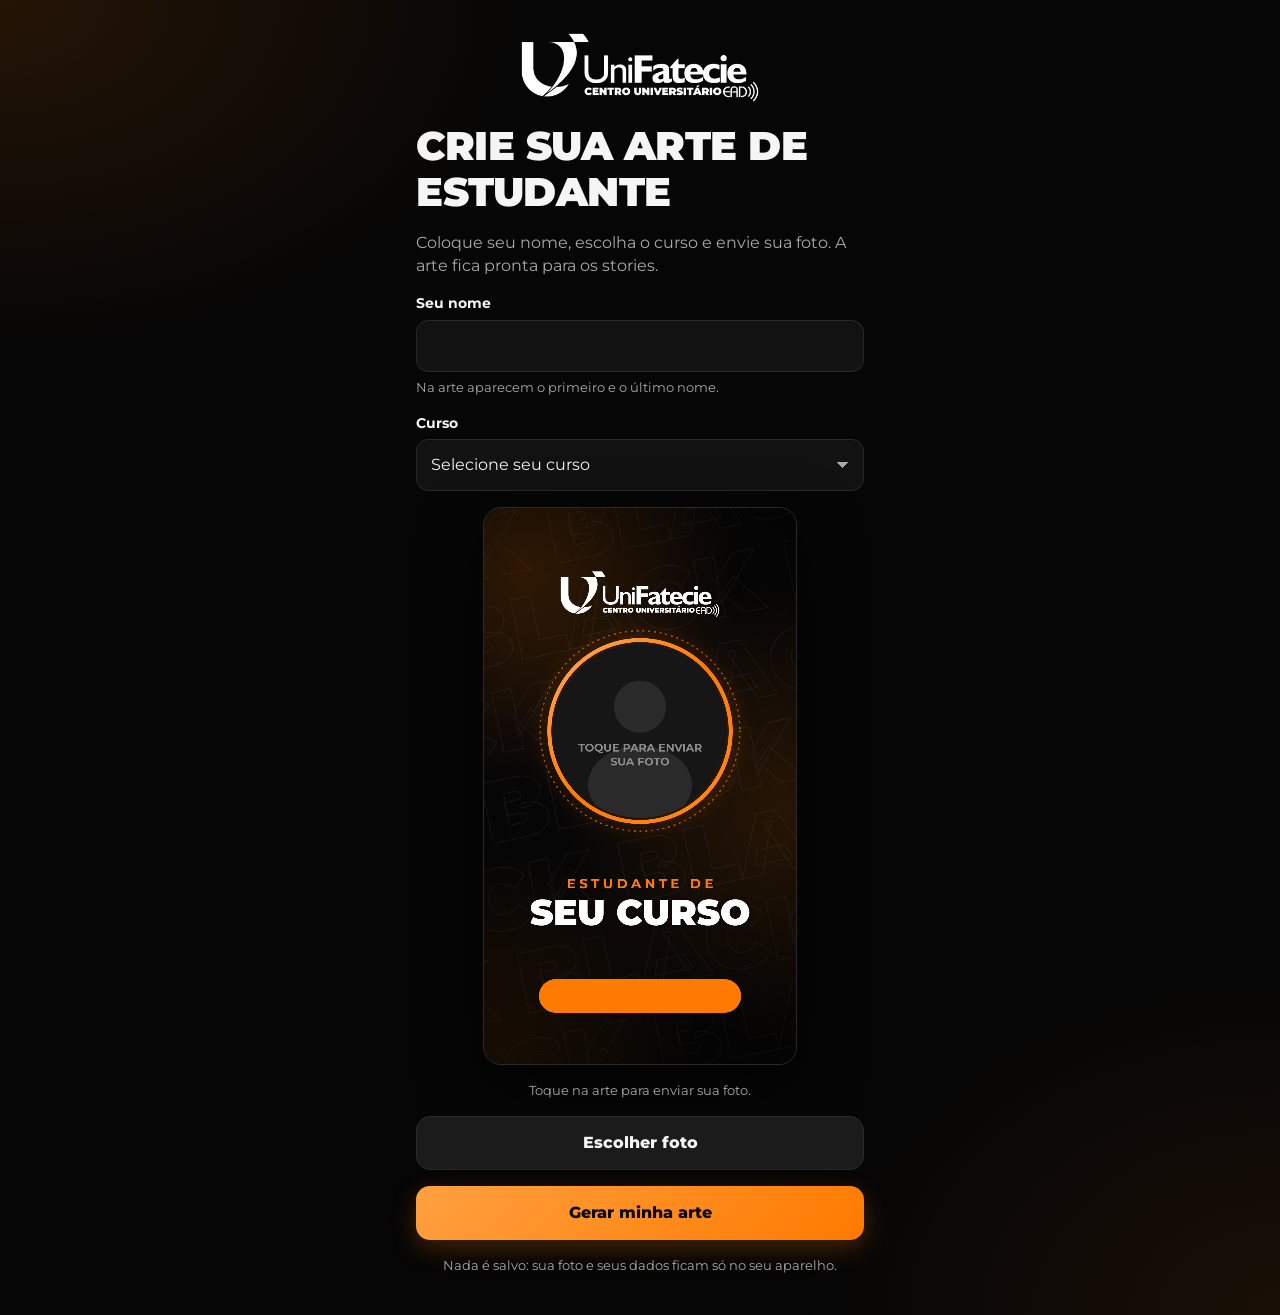
==== arte.html @ a846a1a7 "Página só de arte (arte.html) para quem não participa do sorteio - Pede apenas nome, curso (mesma li" ====
<!doctype html>
<html lang="pt-BR">
<head>
  <meta charset="utf-8">
  <meta name="viewport" content="width=device-width, initial-scale=1, viewport-fit=cover">
  <title>Arte de Estudante UniFatecie</title>
  <meta name="description" content="Crie sua arte de estudante UniFatecie para os stories, com sua foto, seu nome e seu curso.">
  <meta name="theme-color" content="#060606">
  <link rel="preconnect" href="https://fonts.googleapis.com">
  <link rel="preconnect" href="https://fonts.gstatic.com" crossorigin>
  <link href="https://fonts.googleapis.com/css2?family=Montserrat:wght@500;600;700;800;900&display=swap" rel="stylesheet">
  <link rel="stylesheet" href="css/style.css">
</head>
<body>
  <div id="aviso-app" class="aviso-app" hidden>
    Você abriu pelo navegador do Instagram. Se tiver dificuldade para salvar a arte, toque em
    <strong>⋯</strong> e escolha <strong>“Abrir no navegador”</strong>.
  </div>

  <main class="container">

    <!-- ===================== CRIAR ===================== -->
    <section id="tela-criar" class="tela ativa">
      <img class="logo-topo" src="assets/logo.png" alt="UniFatecie" onerror="this.replaceWith(Object.assign(document.createElement('p'),{className:'logo-texto',textContent:'UniFatecie'}))">
      <h1>Crie sua arte de estudante</h1>
      <p class="sub">Coloque seu nome, escolha o curso e envie sua foto. A arte fica pronta para os stories.</p>

      <form id="form-arte" class="form-arte" novalidate>
        <label class="campo">
          <span>Seu nome</span>
          <input id="nome" name="nome" type="text" autocomplete="name" maxlength="120" required>
          <small class="dica">Na arte aparecem o primeiro e o último nome.</small>
          <small class="erro" data-erro="nome"></small>
        </label>

        <label class="campo">
          <span>Curso</span>
          <select id="curso" name="curso" required></select>
          <small class="erro" data-erro="curso"></small>
        </label>
      </form>

      <div class="moldura-preview">
        <canvas id="canvas-arte" width="1080" height="1920" aria-label="Pré-visualização da arte"></canvas>
      </div>
      <p class="sub centro pequeno" id="dica-foto">Toque na arte para enviar sua foto.</p>

      <input id="input-foto" type="file" accept="image/*" hidden>

      <div class="controles" id="controles-foto" hidden>
        <p class="sub centro pequeno">Arraste para posicionar e use o controle (ou dois dedos) para dar zoom.</p>
        <label class="zoom">
          <span aria-hidden="true">−</span>
          <input id="zoom" type="range" min="1" max="4" step="0.01" value="1" aria-label="Zoom da foto">
          <span aria-hidden="true">+</span>
        </label>
        <div class="linha-botoes">
          <button type="button" class="btn btn-secundario" id="btn-trocar">Trocar foto</button>
          <button type="button" class="btn btn-secundario" id="btn-girar">Girar</button>
        </div>
      </div>

      <button type="button" class="btn btn-secundario" id="btn-escolher">Escolher foto</button>
      <button type="button" class="btn btn-primario" id="btn-gerar">Gerar minha arte</button>
      <small class="erro centro" id="erro-foto"></small>

      <p class="pequeno centro privacidade">Nada é salvo: sua foto e seus dados ficam só no seu aparelho.</p>
    </section>

    <!-- ===================== FINAL ===================== -->
    <section id="tela-final" class="tela">
      <h2 id="final-titulo">Sua arte está pronta!</h2>
      <p class="sub">Agora é só postar nos seus stories.</p>

      <img id="img-final" class="img-final" alt="Sua arte para os stories">
      <small class="dica centro">Se os botões não funcionarem, pressione e segure a imagem para salvar.</small>

      <button type="button" class="btn btn-primario" id="btn-compartilhar" hidden>Compartilhar nos stories</button>
      <button type="button" class="btn btn-secundario" id="btn-baixar">Baixar imagem</button>

      <div class="cartao checklist">
        <h3>Dica</h3>
        <p class="sub">Ao postar, adicione o sticker <strong>“@ MENÇÃO”</strong>, marque <b class="perfil"></b> e coloque o sticker em cima do espaço laranja da arte.</p>
      </div>

      <button type="button" class="btn btn-link" id="btn-editar">Editar a arte</button>
    </section>
  </main>

  <script src="js/config.js"></script>
  <script src="js/arte.js"></script>
  <script src="js/arte-livre.js"></script>
</body>
</html>
---- css/style.css ----
:root {
  --fundo: #060606;
  --cartao: #121212;
  --cartao-2: #1b1b1b;
  --borda: #2a2a2a;
  --texto: #f5f5f5;
  --texto-2: #a9a9a9;
  --destaque: #ff7a00;
  --destaque-2: #ffa040;
  --erro: #ff6b6b;
  --raio: 16px;
}

* { box-sizing: border-box; }

html, body { margin: 0; }

html { background: var(--fundo); }

body {
  background:
    radial-gradient(900px 600px at 0% 0%, rgba(255, 122, 0, 0.12), transparent 60%),
    radial-gradient(800px 600px at 100% 100%, rgba(255, 122, 0, 0.08), transparent 60%),
    var(--fundo);
  color: var(--texto);
  font-family: Montserrat, 'Segoe UI', Arial, sans-serif;
  font-size: 16px;
  line-height: 1.45;
  min-height: 100vh;
  -webkit-font-smoothing: antialiased;
}

.container {
  max-width: 480px;
  margin: 0 auto;
  padding: 24px 16px calc(40px + env(safe-area-inset-bottom));
}

.tela { display: none; flex-direction: column; gap: 16px; }
.tela.ativa { display: flex; animation: entrar 0.25s ease-out; }
@keyframes entrar { from { opacity: 0; transform: translateY(8px); } to { opacity: 1; transform: none; } }

[hidden] { display: none !important; }

h1, h2, h3 { margin: 0; line-height: 1.15; }
h1 { font-size: clamp(30px, 8.5vw, 40px); font-weight: 900; text-transform: uppercase; letter-spacing: -0.5px; }
h2 { font-size: 28px; font-weight: 800; }
h3 { font-size: 18px; font-weight: 800; }
p { margin: 0; }

.sub { color: var(--texto-2); }
.centro { text-align: center; }
.pequeno { font-size: 13px; color: var(--texto-2); }

.logo-topo { max-width: 240px; max-height: 72px; object-fit: contain; align-self: center; margin: 8px 0 4px; }
.logo-texto { align-self: center; font-weight: 800; font-size: 28px; margin: 8px 0 4px; }

.selo {
  align-self: flex-start;
  max-width: 100%;
  background: var(--destaque);
  color: #0a0a0a;
  font-weight: 800;
  font-size: 12px;
  line-height: 1.35;
  letter-spacing: 1.2px;
  text-transform: uppercase;
  padding: 7px 14px;
  border-radius: 14px;
}

.cartao {
  background: var(--cartao);
  border: 1px solid var(--borda);
  border-radius: var(--raio);
  padding: 16px;
}

.premio { display: flex; flex-direction: column; gap: 4px; border-color: rgba(255, 122, 0, 0.45); }
.premio-rotulo { font-size: 12px; font-weight: 700; letter-spacing: 2px; text-transform: uppercase; color: var(--destaque); }
.premio strong { font-size: 20px; font-weight: 800; }
.premio-datas { font-size: 14px; color: var(--texto-2); }
.premio-detalhe { font-size: 15px; font-weight: 600; }
.img-premio { display: block; width: 100%; height: auto; border-radius: 12px; background: var(--cartao-2); }
.legenda-premio { font-size: 11px; color: var(--texto-2); text-align: right; margin: -2px 0 6px; }

.alerta { border-color: rgba(255, 122, 0, 0.5); background: rgba(255, 122, 0, 0.08); display: flex; flex-direction: column; gap: 12px; }

.passos { list-style: none; margin: 0; padding: 0; display: flex; flex-direction: column; gap: 10px; }
.passos li { display: flex; gap: 12px; align-items: center; background: var(--cartao); border: 1px solid var(--borda); border-radius: var(--raio); padding: 12px 14px; }
.passos span {
  flex: none; width: 32px; height: 32px; border-radius: 50%;
  display: grid; place-items: center;
  background: var(--destaque); color: #0a0a0a; font-weight: 900;
}
.perfil { color: var(--destaque); font-weight: 700; overflow-wrap: anywhere; }

/* Botões */
.btn {
  appearance: none; border: 0; cursor: pointer;
  font: inherit; font-weight: 800; font-size: 16px;
  width: 100%; min-height: 54px; padding: 14px 18px;
  border-radius: 14px;
  transition: transform 0.08s ease, opacity 0.2s ease, background 0.2s ease;
}
.btn:active { transform: scale(0.98); }
.btn:disabled { opacity: 0.4; cursor: not-allowed; }
.btn-primario { background: linear-gradient(135deg, var(--destaque-2), var(--destaque)); color: #0a0a0a; box-shadow: 0 8px 24px rgba(255, 122, 0, 0.25); }
.btn-secundario { background: var(--cartao-2); color: var(--texto); border: 1px solid var(--borda); }
.btn-link { background: none; color: var(--texto-2); min-height: 44px; font-weight: 600; text-decoration: underline; text-underline-offset: 3px; }
#bloco-cta { display: flex; flex-direction: column; gap: 4px; margin-top: 4px; }

.voltar {
  align-self: flex-start; background: none; border: 0; color: var(--texto-2);
  font: inherit; font-weight: 600; padding: 4px 0; cursor: pointer;
}
.etapa { color: var(--destaque); font-weight: 700; font-size: 13px; letter-spacing: 1.5px; text-transform: uppercase; margin-bottom: -10px; }

/* Formulário */
form { display: flex; flex-direction: column; gap: 16px; }
.campo { display: flex; flex-direction: column; gap: 6px; border: 0; margin: 0; padding: 0; min-width: 0; }
.campo > span, .campo legend { font-weight: 700; font-size: 14px; padding: 0; }
input[type="text"], select {
  width: 100%; min-height: 52px;
  background: var(--cartao); color: var(--texto);
  border: 1px solid var(--borda); border-radius: 12px;
  padding: 12px 14px; font: inherit; font-size: 16px;
  outline: none;
}
select { appearance: none; background-image: linear-gradient(45deg, transparent 50%, var(--texto-2) 50%), linear-gradient(135deg, var(--texto-2) 50%, transparent 50%); background-position: calc(100% - 20px) 50%, calc(100% - 14px) 50%; background-size: 6px 6px; background-repeat: no-repeat; padding-right: 40px; }
input::placeholder { color: #6b6b6b; }
input[type="text"]:focus, select:focus { border-color: var(--destaque); box-shadow: 0 0 0 3px rgba(255, 122, 0, 0.2); }
.com-prefixo { display: flex; align-items: stretch; }
.com-prefixo b { display: grid; place-items: center; padding: 0 14px; background: var(--cartao-2); border: 1px solid var(--borda); border-right: 0; border-radius: 12px 0 0 12px; color: var(--destaque); }
.com-prefixo input { border-radius: 0 12px 12px 0 !important; }
.dica { color: var(--texto-2); font-size: 13px; }
.erro { color: var(--erro); font-size: 13px; font-weight: 600; min-height: 0; }
.erro:empty { display: none; }

.opcoes { display: grid; grid-template-columns: 1fr 1fr; gap: 10px; }
.opcao { position: relative; }
.opcao input { position: absolute; opacity: 0; pointer-events: none; }
.opcao span {
  display: flex; align-items: center; justify-content: center; text-align: center;
  min-height: 56px; padding: 10px; border-radius: 12px;
  background: var(--cartao); border: 1px solid var(--borda);
  font-weight: 700; font-size: 14px; cursor: pointer;
}
.opcao input:checked + span { border-color: var(--destaque); background: rgba(255, 122, 0, 0.12); color: var(--destaque-2); }
.opcao input:focus-visible + span { box-shadow: 0 0 0 3px rgba(255, 122, 0, 0.3); }

.aceite { display: flex; gap: 12px; align-items: flex-start; font-size: 14px; color: var(--texto-2); cursor: pointer; }
.aceite input { width: 22px; height: 22px; margin: 0; flex: none; accent-color: var(--destaque); }
.link-inline { background: none; border: 0; padding: 0; font: inherit; color: var(--destaque); text-decoration: underline; cursor: pointer; }

/* Editor da foto */
.moldura-preview {
  align-self: center;
  width: min(100%, calc(62vh * 9 / 16));
  aspect-ratio: 9 / 16;
  border-radius: 18px;
  overflow: hidden;
  border: 1px solid var(--borda);
  box-shadow: 0 20px 60px rgba(0, 0, 0, 0.6);
  background: #111;
}
#canvas-arte { display: block; width: 100%; height: 100%; touch-action: none; cursor: grab; }
#canvas-arte:active { cursor: grabbing; }

.controles { display: flex; flex-direction: column; gap: 12px; }
.zoom { display: flex; align-items: center; gap: 12px; font-weight: 800; color: var(--texto-2); font-size: 20px; }
.zoom input { flex: 1; accent-color: var(--destaque); height: 28px; }
.linha-botoes { display: grid; grid-template-columns: 1fr 1fr; gap: 10px; }

/* Final */
.carregando { display: flex; flex-direction: column; align-items: center; gap: 16px; padding: 80px 0; color: var(--texto-2); }
.spinner { width: 44px; height: 44px; border-radius: 50%; border: 4px solid var(--borda); border-top-color: var(--destaque); animation: girar 0.8s linear infinite; }
@keyframes girar { to { transform: rotate(360deg); } }

#final-ok { display: flex; flex-direction: column; gap: 14px; }
.numero-sorte {
  display: flex; flex-direction: column; align-items: center; gap: 2px;
  padding: 14px; border-radius: var(--raio);
  background: linear-gradient(135deg, rgba(255, 160, 64, 0.18), rgba(255, 122, 0, 0.06));
  border: 1px solid rgba(255, 122, 0, 0.5);
}
.numero-sorte span { font-size: 12px; font-weight: 700; letter-spacing: 2px; text-transform: uppercase; color: var(--destaque); }
.numero-sorte strong { font-size: clamp(28px, 9vw, 44px); font-weight: 900; letter-spacing: 3px; overflow-wrap: anywhere; text-align: center; line-height: 1.1; margin: 4px 0; }
.numero-sorte small { font-size: 13px; color: var(--texto-2); text-align: center; }
.img-final {
  align-self: center;
  width: min(100%, calc(60vh * 9 / 16));
  border-radius: 18px;
  border: 1px solid var(--borda);
  box-shadow: 0 20px 60px rgba(0, 0, 0, 0.6);
  -webkit-touch-callout: default;
}
.checklist ol { margin: 10px 0 8px; padding-left: 20px; display: flex; flex-direction: column; gap: 8px; }
.btn-copiar {
  margin-left: 6px; background: var(--cartao-2); color: var(--texto); border: 1px solid var(--borda);
  border-radius: 999px; padding: 3px 10px; font: inherit; font-size: 12px; font-weight: 700; cursor: pointer;
}

/* Aviso de navegador do Instagram */
.aviso-app {
  background: var(--destaque); color: #0a0a0a;
  font-size: 13px; padding: 10px 16px; text-align: center;
}

/* Diálogo */
.dialogo {
  background: var(--cartao); color: var(--texto);
  border: 1px solid var(--borda); border-radius: var(--raio);
  width: min(440px, calc(100vw - 32px)); max-height: 85vh; padding: 20px;
}
.dialogo::backdrop { background: rgba(0, 0, 0, 0.7); }
.dialogo ol { padding-left: 20px; color: var(--texto-2); display: flex; flex-direction: column; gap: 8px; font-size: 14px; }
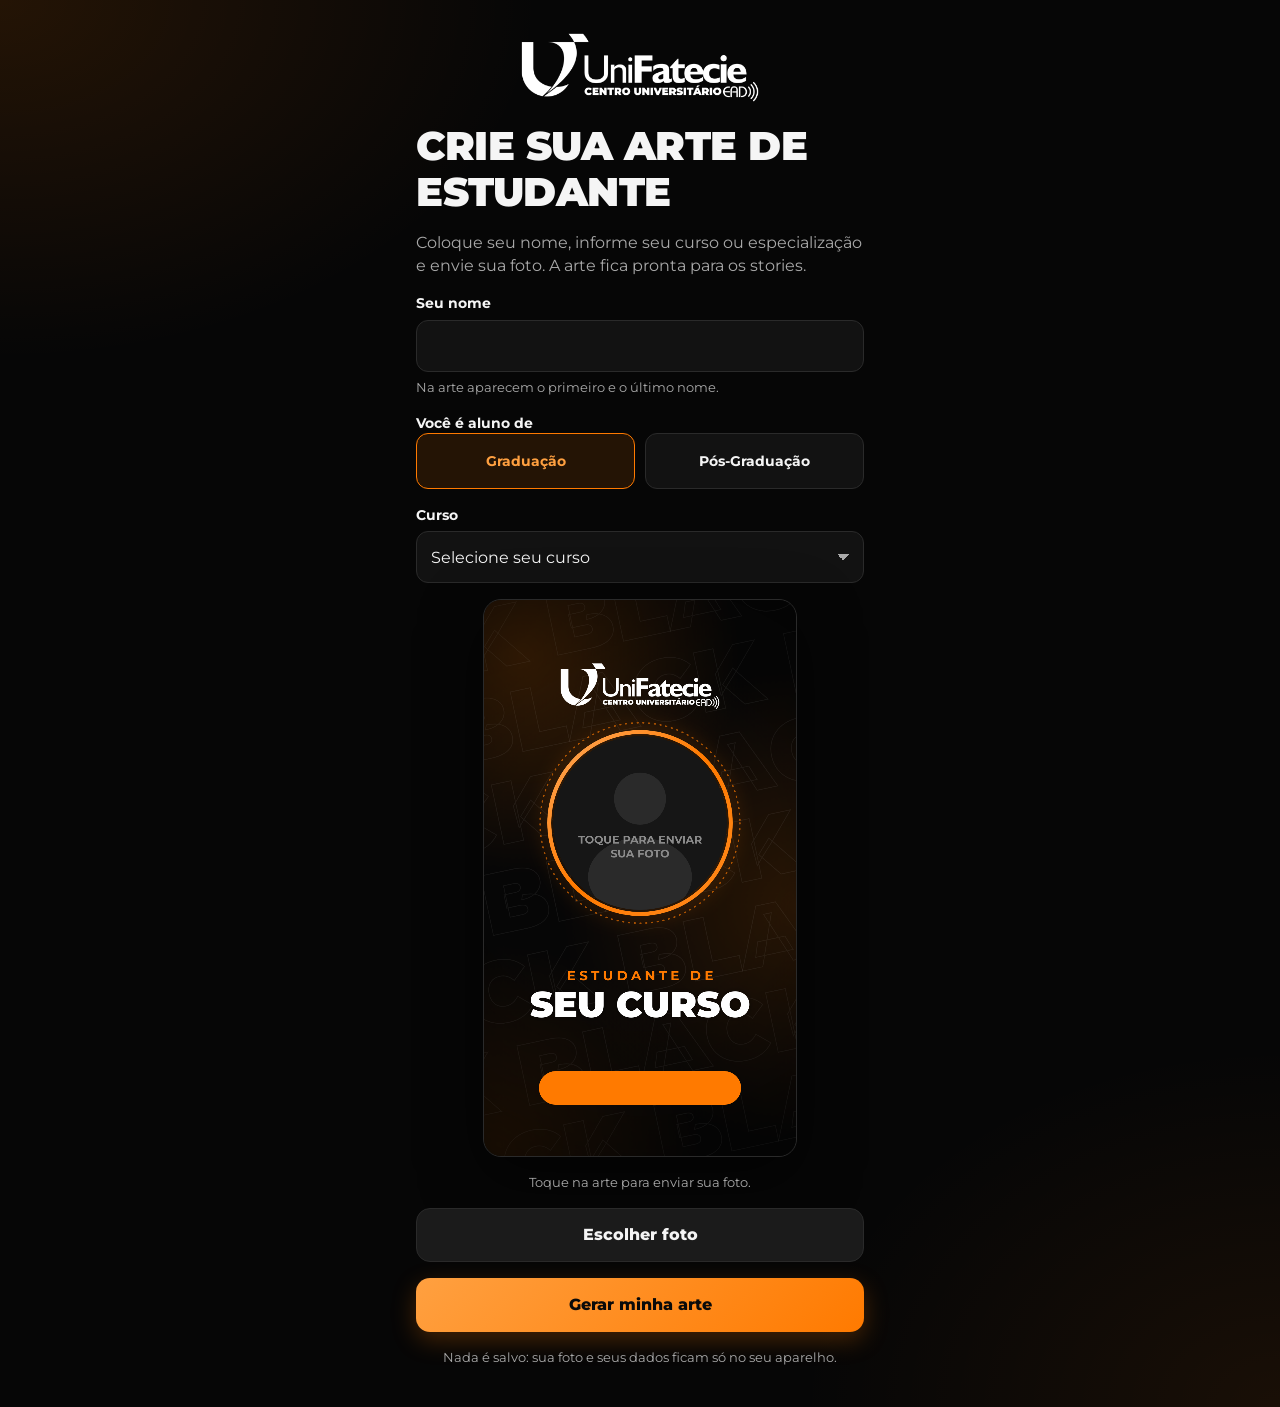
==== commit fe397e24: "Página de arte: opção Pós-Graduação com "ESPECIALIZAÇÃO EM" - arte.html: escolha Graduação / Pós-Gra" ====
--- a/arte.html
+++ b/arte.html
@@ -23,7 +23,7 @@
     <section id="tela-criar" class="tela ativa">
       <img class="logo-topo" src="assets/logo.png" alt="UniFatecie" onerror="this.replaceWith(Object.assign(document.createElement('p'),{className:'logo-texto',textContent:'UniFatecie'}))">
       <h1>Crie sua arte de estudante</h1>
-      <p class="sub">Coloque seu nome, escolha o curso e envie sua foto. A arte fica pronta para os stories.</p>
+      <p class="sub">Coloque seu nome, informe seu curso ou especialização e envie sua foto. A arte fica pronta para os stories.</p>
 
       <form id="form-arte" class="form-arte" novalidate>
         <label class="campo">
@@ -33,10 +33,25 @@
           <small class="erro" data-erro="nome"></small>
         </label>
 
-        <label class="campo">
+        <fieldset class="campo">
+          <legend>Você é aluno de</legend>
+          <div class="opcoes">
+            <label class="opcao"><input type="radio" name="tipo" value="graduacao" checked><span>Graduação</span></label>
+            <label class="opcao"><input type="radio" name="tipo" value="pos"><span>Pós-Graduação</span></label>
+          </div>
+        </fieldset>
+
+        <label class="campo" id="campo-curso">
           <span>Curso</span>
           <select id="curso" name="curso" required></select>
           <small class="erro" data-erro="curso"></small>
+        </label>
+
+        <label class="campo" id="campo-especializacao" hidden>
+          <span>Especialização em…</span>
+          <input id="especializacao" name="especializacao" type="text" maxlength="80" placeholder="Ex.: Gestão de Pessoas">
+          <small class="dica">Na arte vai aparecer “ESPECIALIZAÇÃO EM” e o nome que você digitar.</small>
+          <small class="erro" data-erro="especializacao"></small>
         </label>
       </form>
 
